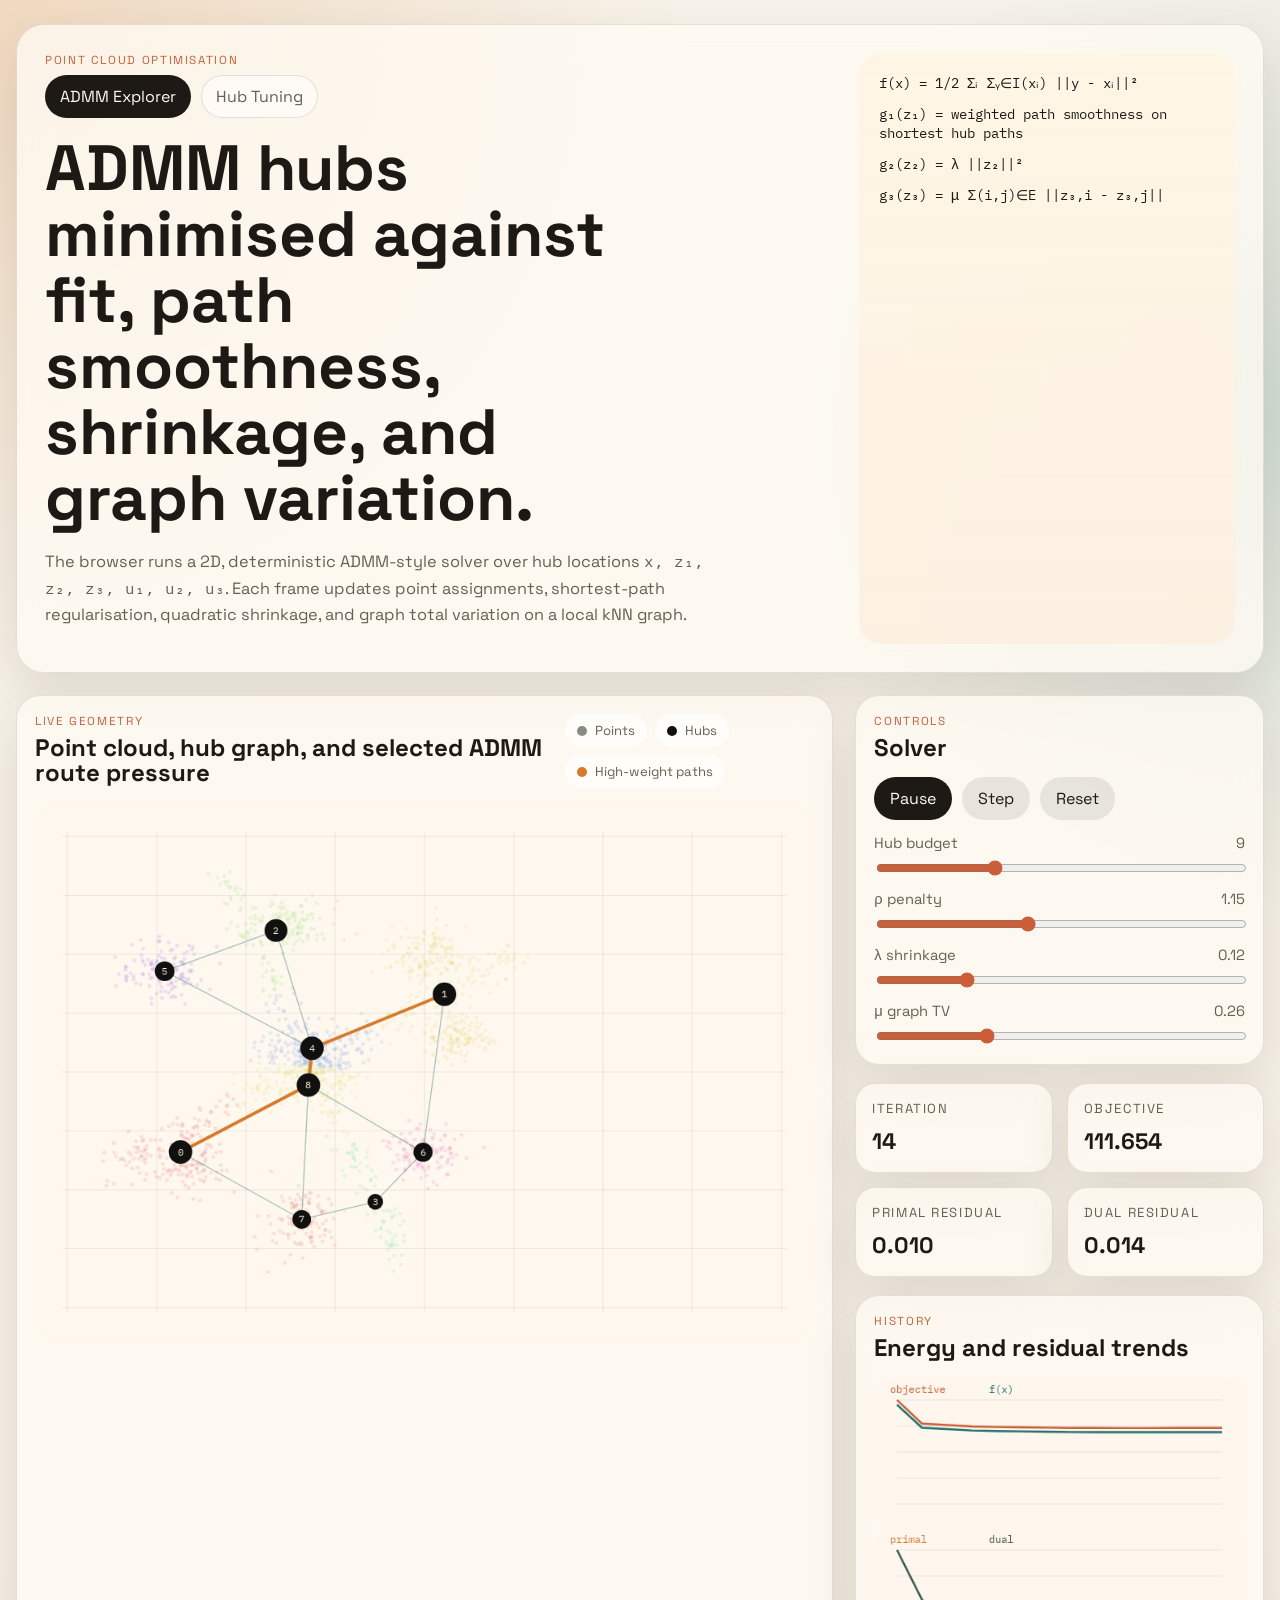
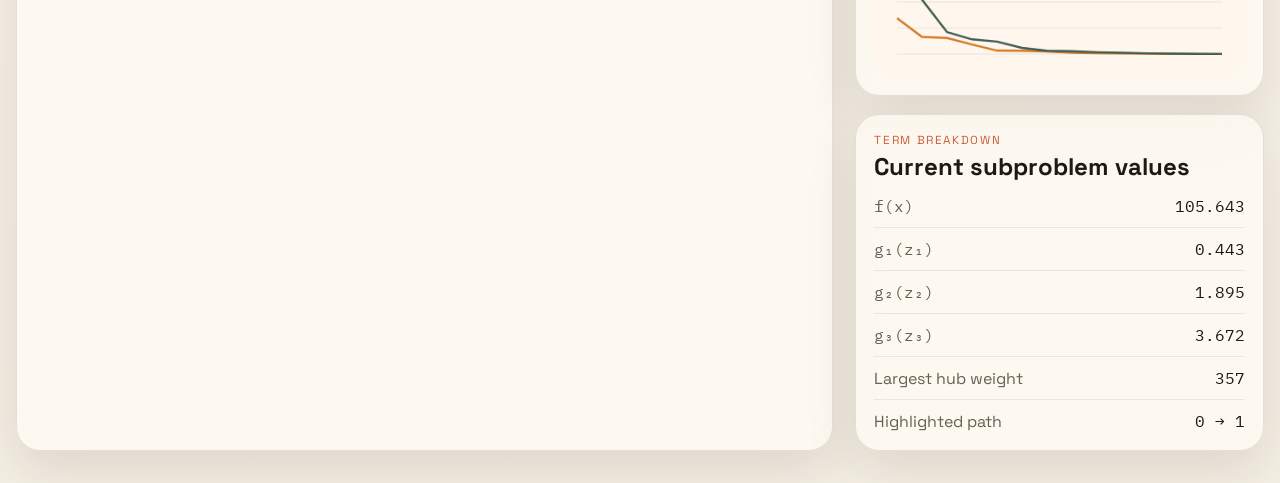
==== index.html @ 9c7483d4 "Added Webapp" ====
<!doctype html>
<html lang="en">
  <head>
    <meta charset="UTF-8" />
    <meta name="viewport" content="width=device-width, initial-scale=1.0" />
    <title>Pointy Clouds ADMM Hubs</title>
    <link rel="preconnect" href="https://fonts.googleapis.com" />
    <link rel="preconnect" href="https://fonts.gstatic.com" crossorigin />
    <link
      href="https://fonts.googleapis.com/css2?family=Space+Grotesk:wght@400;500;700&family=IBM+Plex+Mono:wght@400;500&display=swap"
      rel="stylesheet"
    />
    <link rel="stylesheet" href="./styles.css" />
  </head>
  <body>
    <div class="shell">
      <header class="hero">
        <div class="hero-copy">
          <p class="eyebrow">Point Cloud Optimisation</p>
          <div class="mode-switch" role="tablist" aria-label="Solver modes">
            <button id="explorerTab" class="mode-tab is-active" type="button">ADMM Explorer</button>
            <button id="tuningTab" class="mode-tab" type="button">Hub Tuning</button>
          </div>
          <h1>ADMM hubs minimised against fit, path smoothness, shrinkage, and graph variation.</h1>
          <p id="modeSummary" class="lede">
            The browser runs a 2D, deterministic ADMM-style solver over hub locations
            <code>x, z₁, z₂, z₃, u₁, u₂, u₃</code>. Each frame updates the point assignments,
            shortest-path regulariser, quadratic shrinkage, and graph total variation.
          </p>
        </div>
        <div class="hero-math">
          <p><code>f(x) = 1/2 Σᵢ Σᵧ∈I(xᵢ) ||y - xᵢ||²</code></p>
          <p><code>g₁(z₁) = weighted path smoothness on shortest hub paths</code></p>
          <p><code>g₂(z₂) = λ ||z₂||²</code></p>
          <p><code>g₃(z₃) = μ Σ(i,j)∈E ||z₃,i - z₃,j||</code></p>
        </div>
      </header>

      <main class="layout">
        <section class="panel viz-panel">
          <div class="panel-head">
            <div>
              <p class="panel-kicker">Live Geometry</p>
              <h2>Point cloud, hub graph, and selected ADMM route pressure</h2>
            </div>
            <div class="badge-row">
              <span class="badge"><span class="swatch cloud"></span>Points</span>
              <span class="badge"><span class="swatch hub"></span>Hubs</span>
              <span class="badge"><span class="swatch route"></span>High-weight paths</span>
            </div>
          </div>
          <canvas id="scene" width="960" height="660" aria-label="ADMM point cloud visualisation"></canvas>
        </section>

        <section class="sidebar">
          <div class="panel controls-panel">
            <div class="panel-head">
              <div>
                <p class="panel-kicker">Controls</p>
                <h2>Solver</h2>
              </div>
            </div>
            <div class="button-row">
              <button id="playPause">Pause</button>
              <button id="stepButton" class="ghost">Step</button>
              <button id="resetButton" class="ghost">Reset</button>
            </div>
            <div class="slider-group">
              <label for="hubCount">Hub budget <span id="hubCountValue">9</span></label>
              <input id="hubCount" type="range" min="4" max="20" value="9" />
            </div>
            <div class="slider-group">
              <label for="rho">ρ penalty <span id="rhoValue">1.15</span></label>
              <input id="rho" type="range" min="0.3" max="2.4" step="0.05" value="1.15" />
            </div>
            <div class="slider-group">
              <label for="lambda">λ shrinkage <span id="lambdaValue">0.12</span></label>
              <input id="lambda" type="range" min="0.02" max="0.45" step="0.01" value="0.12" />
            </div>
            <div class="slider-group">
              <label for="mu">μ graph TV <span id="muValue">0.26</span></label>
              <input id="mu" type="range" min="0.04" max="0.8" step="0.02" value="0.26" />
            </div>
          </div>

          <div class="metrics-grid">
            <article class="metric-card">
              <span class="metric-label">Iteration</span>
              <strong id="iterValue">0</strong>
            </article>
            <article class="metric-card">
              <span class="metric-label">Objective</span>
              <strong id="objectiveValue">0.000</strong>
            </article>
            <article class="metric-card">
              <span class="metric-label">Primal residual</span>
              <strong id="primalValue">0.000</strong>
            </article>
            <article class="metric-card">
              <span class="metric-label">Dual residual</span>
              <strong id="dualValue">0.000</strong>
            </article>
          </div>

          <div class="panel charts-panel">
            <div class="panel-head">
              <div>
                <p class="panel-kicker">History</p>
                <h2>Energy and residual trends</h2>
              </div>
            </div>
            <canvas id="objectiveChart" width="420" height="170"></canvas>
            <canvas id="residualChart" width="420" height="170"></canvas>
          </div>

          <div class="panel details-panel">
            <div class="panel-head">
              <div>
                <p class="panel-kicker">Term Breakdown</p>
                <h2>Current subproblem values</h2>
              </div>
            </div>
            <dl class="term-list">
              <div><dt><code>f(x)</code></dt><dd id="fxValue">0.000</dd></div>
              <div><dt><code>g₁(z₁)</code></dt><dd id="g1Value">0.000</dd></div>
              <div><dt><code>g₂(z₂)</code></dt><dd id="g2Value">0.000</dd></div>
              <div><dt><code>g₃(z₃)</code></dt><dd id="g3Value">0.000</dd></div>
              <div><dt id="weightLabel">Largest hub weight</dt><dd id="weightValue">0</dd></div>
              <div><dt id="pathLabel">Highlighted path</dt><dd id="pathValue">0 → 0</dd></div>
            </dl>
          </div>
        </section>
      </main>
    </div>

    <script src="./app.js"></script>
  </body>
</html>
---- styles.css ----
:root {
  --bg: #f4efe4;
  --panel: rgba(255, 251, 244, 0.76);
  --panel-border: rgba(49, 44, 36, 0.12);
  --ink: #1d1a16;
  --muted: #665f54;
  --accent: #cb5e38;
  --accent-soft: #f0d2b4;
  --graph: #23756f;
  --route: #d77b2a;
  --cloud: #8d8a84;
  --hub: #10100f;
  --shadow: 0 20px 50px rgba(63, 44, 27, 0.12);
}

* {
  box-sizing: border-box;
}

body {
  margin: 0;
  min-height: 100vh;
  font-family: "Space Grotesk", sans-serif;
  color: var(--ink);
  background:
    radial-gradient(circle at top left, rgba(215, 123, 42, 0.22), transparent 28%),
    radial-gradient(circle at right 20%, rgba(35, 117, 111, 0.18), transparent 24%),
    linear-gradient(180deg, #f7f3ea 0%, var(--bg) 100%);
}

code {
  font-family: "IBM Plex Mono", monospace;
}

.shell {
  width: min(1400px, calc(100vw - 32px));
  margin: 0 auto;
  padding: 24px 0 32px;
}

.hero,
.panel,
.metric-card {
  backdrop-filter: blur(16px);
  background: var(--panel);
  border: 1px solid var(--panel-border);
  box-shadow: var(--shadow);
}

.hero {
  display: grid;
  grid-template-columns: 2.1fr 1fr;
  gap: 24px;
  border-radius: 28px;
  padding: 28px;
  margin-bottom: 22px;
}

.eyebrow,
.panel-kicker {
  margin: 0 0 8px;
  text-transform: uppercase;
  letter-spacing: 0.14em;
  font-size: 0.73rem;
  color: var(--accent);
}

.hero h1,
.panel h2 {
  margin: 0;
  line-height: 1.03;
}

.mode-switch {
  display: flex;
  gap: 10px;
  margin: 0 0 18px;
  flex-wrap: wrap;
}

.mode-tab {
  appearance: none;
  border: 1px solid rgba(29, 26, 22, 0.12);
  border-radius: 999px;
  padding: 10px 14px;
  font: inherit;
  background: rgba(255, 255, 255, 0.52);
  color: var(--muted);
  cursor: pointer;
  transition:
    background 140ms ease,
    color 140ms ease,
    transform 140ms ease;
}

.mode-tab:hover {
  transform: translateY(-1px);
}

.mode-tab.is-active {
  background: var(--ink);
  color: #fff8ef;
}

.hero h1 {
  max-width: 14ch;
  font-size: clamp(2.2rem, 5vw, 4.6rem);
}

.lede {
  max-width: 68ch;
  color: var(--muted);
  font-size: 1.02rem;
  line-height: 1.6;
}

.hero-math {
  border-radius: 22px;
  padding: 20px;
  background: linear-gradient(180deg, rgba(255, 245, 228, 0.95), rgba(252, 238, 221, 0.78));
}

.hero-math p {
  margin: 0 0 12px;
  font-size: 0.9rem;
}

.hero-math p:last-child {
  margin-bottom: 0;
}

.layout {
  display: grid;
  grid-template-columns: minmax(0, 1.8fr) minmax(340px, 0.9fr);
  gap: 22px;
}

.sidebar {
  display: grid;
  gap: 18px;
  align-content: start;
}

.panel {
  border-radius: 24px;
  padding: 18px;
}

.panel-head {
  display: flex;
  justify-content: space-between;
  align-items: flex-start;
  gap: 12px;
  margin-bottom: 16px;
}

.badge-row {
  display: flex;
  gap: 8px;
  flex-wrap: wrap;
}

.badge {
  display: inline-flex;
  align-items: center;
  gap: 8px;
  border-radius: 999px;
  padding: 8px 12px;
  background: rgba(255, 255, 255, 0.58);
  color: var(--muted);
  font-size: 0.82rem;
}

.swatch {
  width: 10px;
  height: 10px;
  border-radius: 999px;
}

.swatch.cloud {
  background: var(--cloud);
}

.swatch.hub {
  background: var(--hub);
}

.swatch.route {
  background: var(--route);
}

#scene,
#objectiveChart,
#residualChart {
  width: 100%;
  display: block;
  border-radius: 20px;
  background:
    linear-gradient(180deg, rgba(255, 255, 255, 0.74), rgba(248, 239, 226, 0.72));
}

.button-row {
  display: flex;
  gap: 10px;
  margin-bottom: 14px;
}

button {
  appearance: none;
  border: 0;
  border-radius: 999px;
  padding: 11px 16px;
  font: inherit;
  background: var(--ink);
  color: #fff9f0;
  cursor: pointer;
}

button.ghost {
  background: rgba(29, 26, 22, 0.09);
  color: var(--ink);
}

.slider-group {
  display: grid;
  gap: 6px;
  margin-top: 12px;
}

.slider-group label {
  display: flex;
  justify-content: space-between;
  font-size: 0.92rem;
  color: var(--muted);
}

input[type="range"] {
  width: 100%;
  accent-color: var(--accent);
}

.metrics-grid {
  display: grid;
  grid-template-columns: repeat(2, minmax(0, 1fr));
  gap: 14px;
}

.metric-card {
  border-radius: 20px;
  padding: 16px;
}

.metric-label {
  display: block;
  margin-bottom: 10px;
  color: var(--muted);
  font-size: 0.82rem;
  text-transform: uppercase;
  letter-spacing: 0.12em;
}

.metric-card strong {
  font-size: 1.4rem;
}

.term-list {
  margin: 0;
  display: grid;
  gap: 11px;
}

.term-list div {
  display: flex;
  justify-content: space-between;
  gap: 14px;
  padding-bottom: 10px;
  border-bottom: 1px solid rgba(29, 26, 22, 0.08);
}

.term-list div:last-child {
  padding-bottom: 0;
  border-bottom: 0;
}

.term-list dt {
  color: var(--muted);
}

.term-list dd {
  margin: 0;
  font-family: "IBM Plex Mono", monospace;
}

@media (max-width: 1100px) {
  .hero,
  .layout {
    grid-template-columns: 1fr;
  }
}

@media (max-width: 720px) {
  .shell {
    width: min(100vw - 16px, 100%);
    padding-top: 10px;
  }

  .hero,
  .panel,
  .metric-card {
    border-radius: 20px;
  }

  .hero {
    padding: 20px;
  }

  .metrics-grid {
    grid-template-columns: 1fr;
  }
}
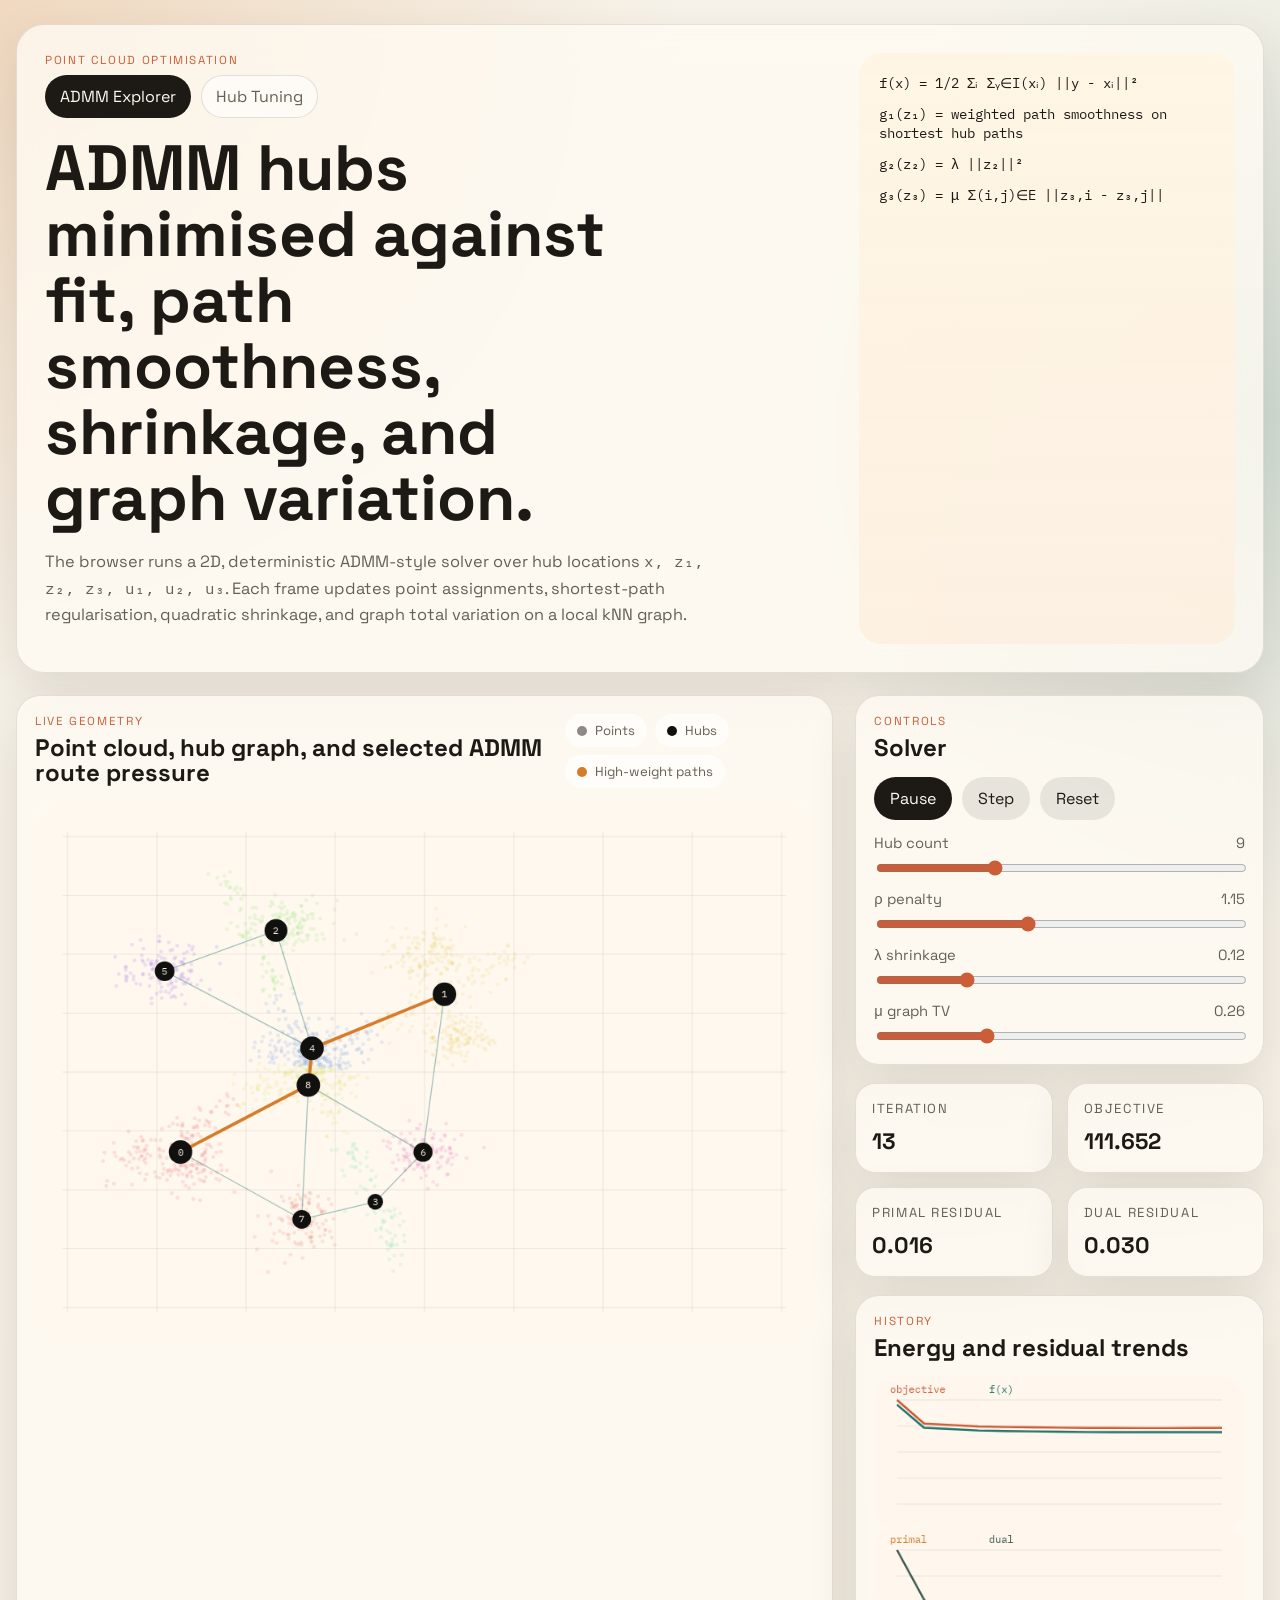
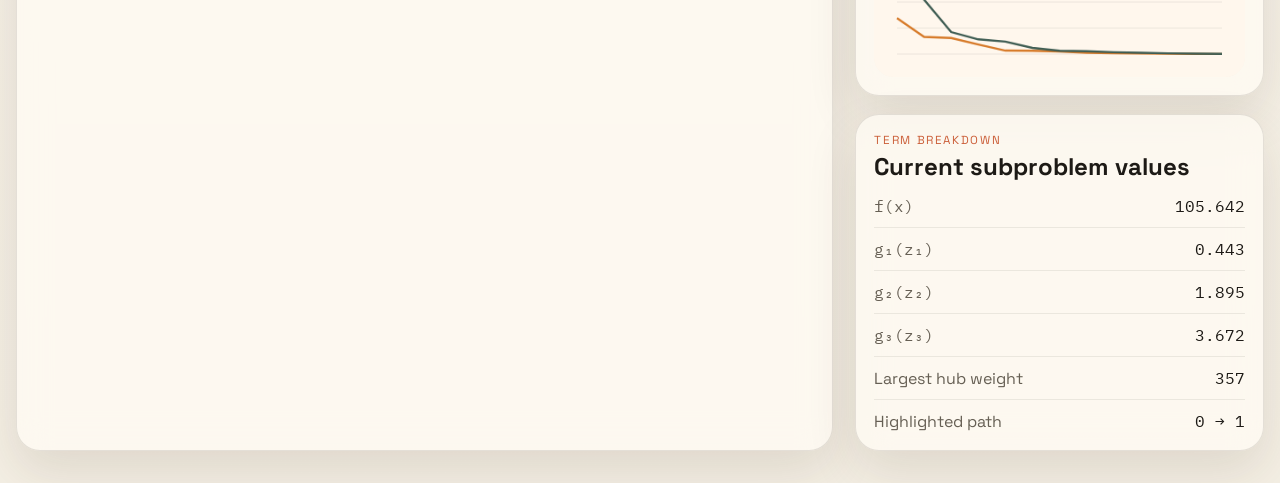
==== commit 3af6e38c: "hub Tuning" ====
--- a/index.html
+++ b/index.html
@@ -65,8 +65,8 @@
               <button id="stepButton" class="ghost">Step</button>
               <button id="resetButton" class="ghost">Reset</button>
             </div>
-            <div class="slider-group">
-              <label for="hubCount">Hub budget <span id="hubCountValue">9</span></label>
+            <div id="hubCountGroup" class="slider-group">
+              <label for="hubCount">Hub count <span id="hubCountValue">9</span></label>
               <input id="hubCount" type="range" min="4" max="20" value="9" />
             </div>
             <div class="slider-group">
--- a/styles.css
+++ b/styles.css
@@ -205,6 +205,10 @@
   margin-bottom: 14px;
 }
 
+.is-hidden {
+  display: none !important;
+}
+
 button {
   appearance: none;
   border: 0;
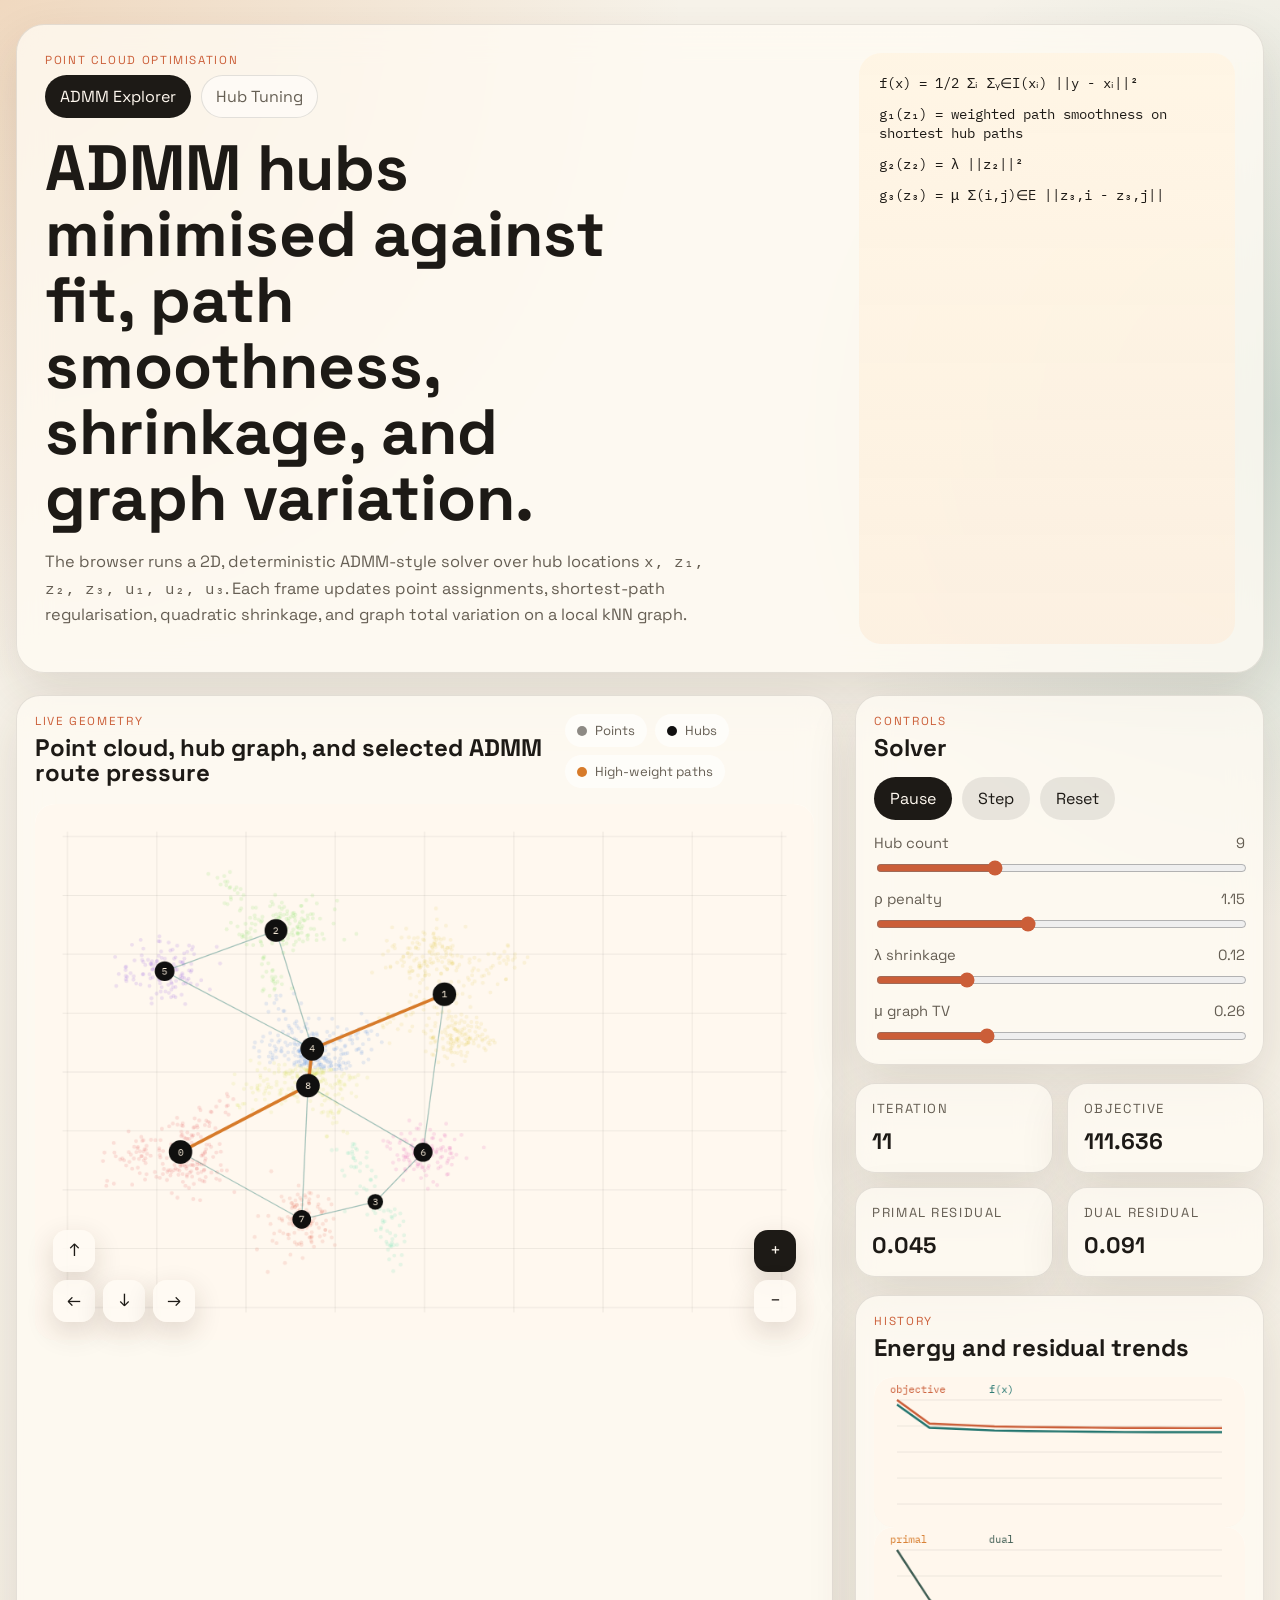
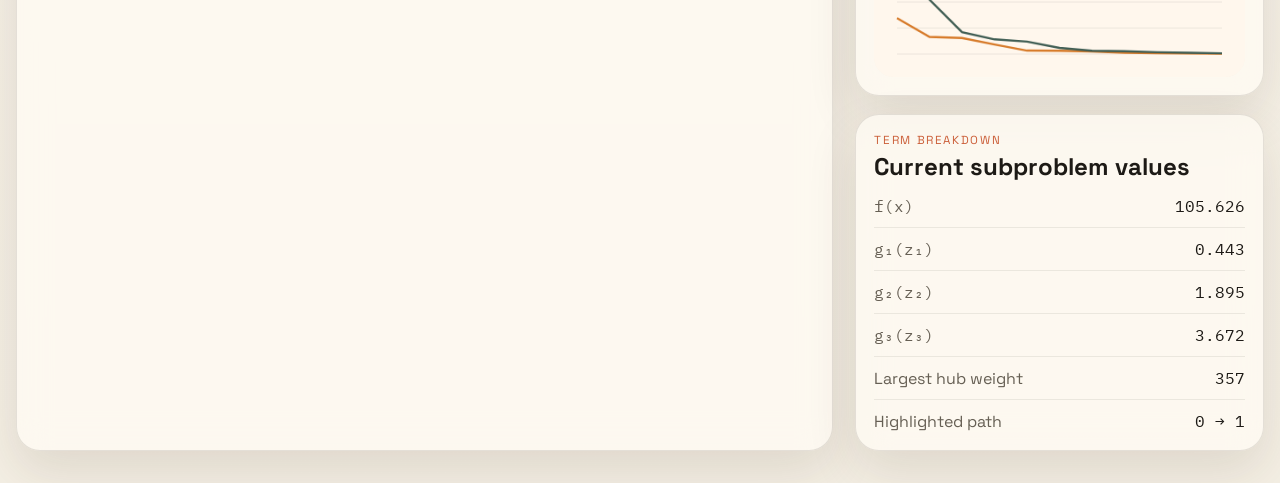
==== commit 02be452a: "Added mapnav" ====
--- a/index.html
+++ b/index.html
@@ -49,7 +49,21 @@
               <span class="badge"><span class="swatch route"></span>High-weight paths</span>
             </div>
           </div>
-          <canvas id="scene" width="960" height="660" aria-label="ADMM point cloud visualisation"></canvas>
+          <div class="scene-shell">
+            <canvas id="scene" width="960" height="660" aria-label="ADMM point cloud visualisation"></canvas>
+            <div class="map-controls map-controls-pan" aria-label="Map navigation controls">
+              <button id="panUp" class="map-button ghost" type="button" aria-label="Pan up">↑</button>
+              <div class="map-controls-row">
+                <button id="panLeft" class="map-button ghost" type="button" aria-label="Pan left">←</button>
+                <button id="panDown" class="map-button ghost" type="button" aria-label="Pan down">↓</button>
+                <button id="panRight" class="map-button ghost" type="button" aria-label="Pan right">→</button>
+              </div>
+            </div>
+            <div class="map-controls map-controls-zoom" aria-label="Map zoom controls">
+              <button id="zoomIn" class="map-button" type="button" aria-label="Zoom in">+</button>
+              <button id="zoomOut" class="map-button ghost" type="button" aria-label="Zoom out">−</button>
+            </div>
+          </div>
         </section>
 
         <section class="sidebar">
--- a/styles.css
+++ b/styles.css
@@ -199,6 +199,49 @@
     linear-gradient(180deg, rgba(255, 255, 255, 0.74), rgba(248, 239, 226, 0.72));
 }
 
+.scene-shell {
+  position: relative;
+}
+
+.map-controls {
+  position: absolute;
+  display: grid;
+  gap: 8px;
+  z-index: 1;
+}
+
+.map-controls-pan {
+  left: 18px;
+  bottom: 18px;
+}
+
+.map-controls-zoom {
+  right: 18px;
+  bottom: 18px;
+}
+
+.map-controls-row {
+  display: flex;
+  gap: 8px;
+}
+
+.map-button {
+  width: 42px;
+  height: 42px;
+  padding: 0;
+  border-radius: 14px;
+  font-size: 1.1rem;
+  line-height: 1;
+  display: inline-flex;
+  align-items: center;
+  justify-content: center;
+  box-shadow: 0 10px 28px rgba(54, 35, 18, 0.16);
+}
+
+.map-button.ghost {
+  background: rgba(255, 251, 244, 0.88);
+}
+
 .button-row {
   display: flex;
   gap: 10px;
@@ -321,4 +364,19 @@
   .metrics-grid {
     grid-template-columns: 1fr;
   }
-}
+
+  .map-controls-pan {
+    left: 12px;
+    bottom: 12px;
+  }
+
+  .map-controls-zoom {
+    right: 12px;
+    bottom: 12px;
+  }
+
+  .map-button {
+    width: 38px;
+    height: 38px;
+  }
+}
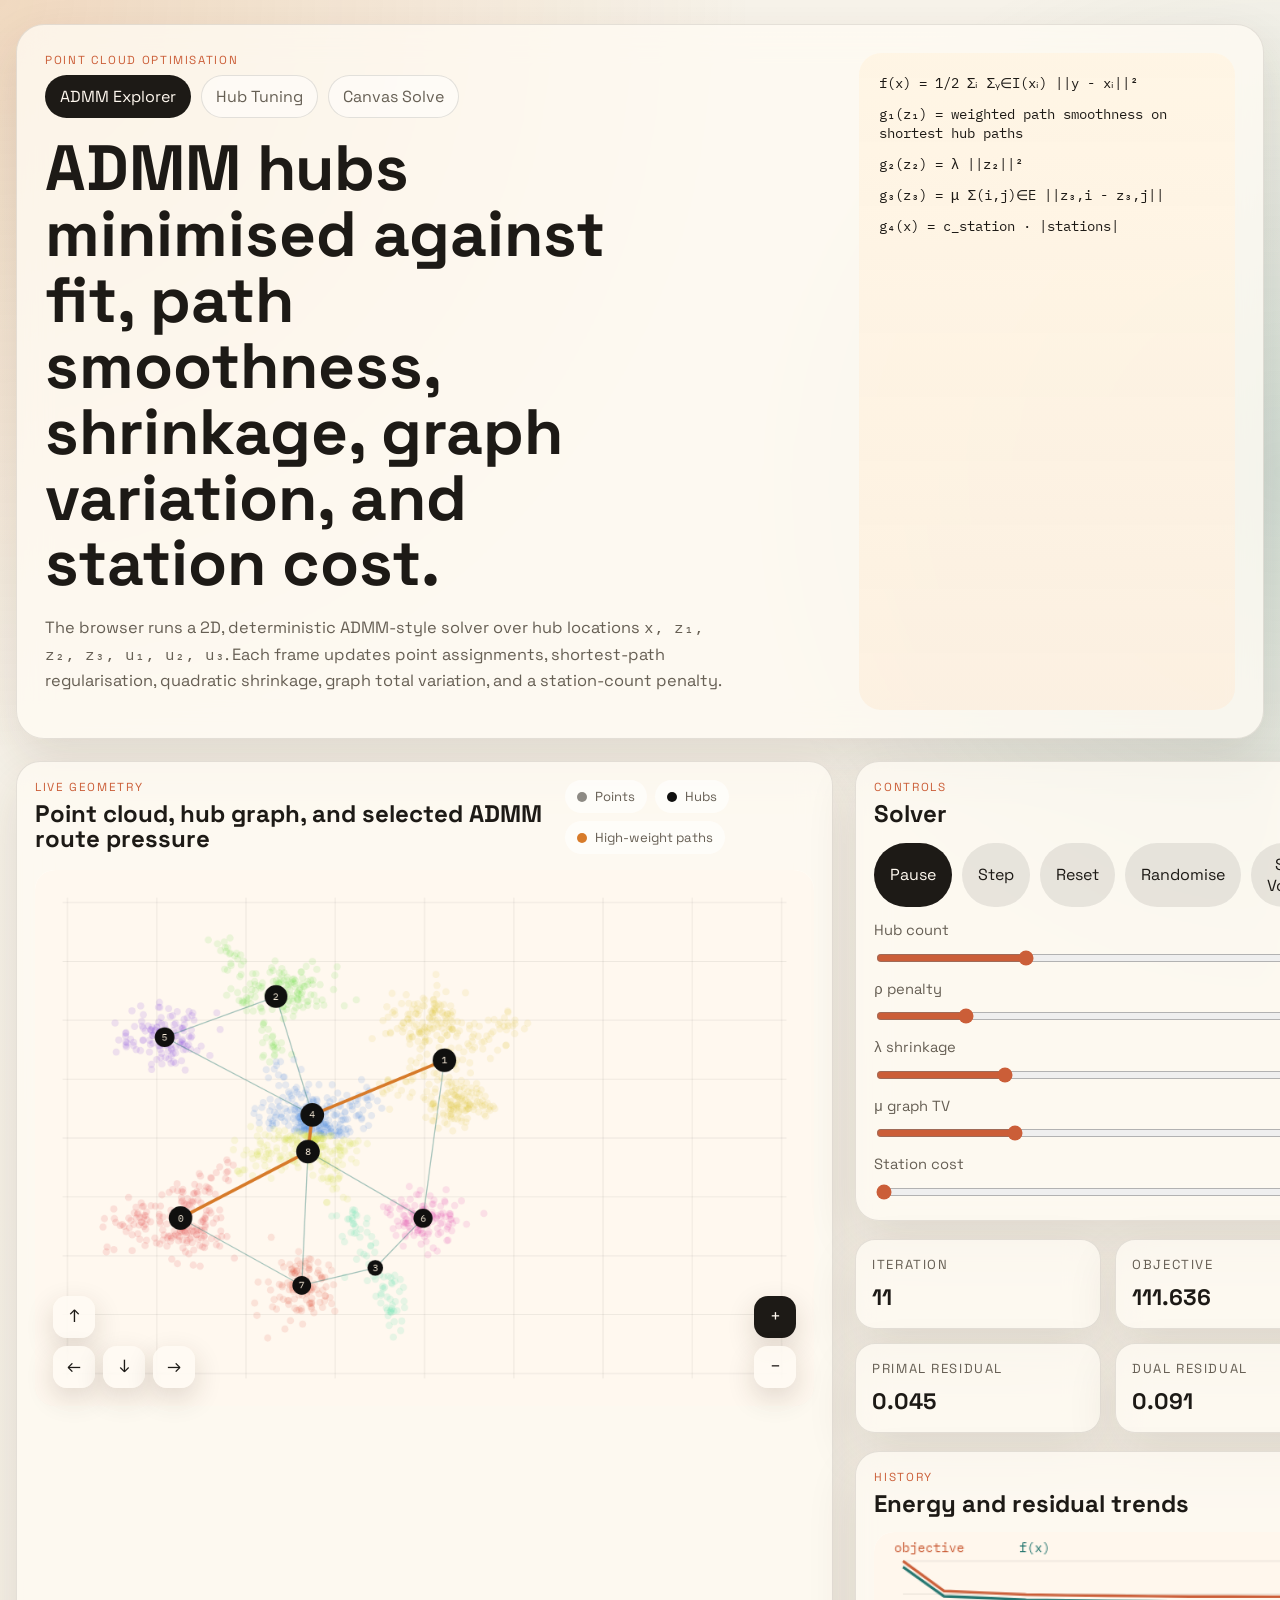
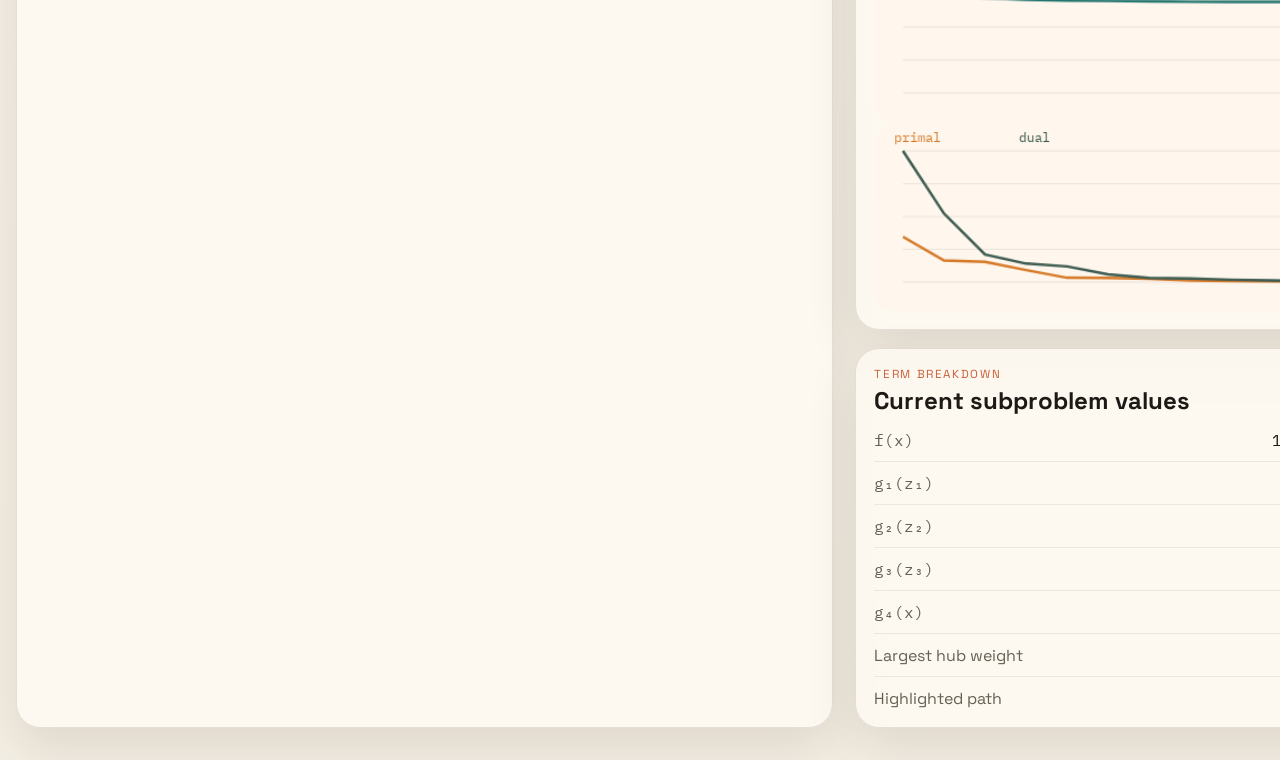
==== commit 05cb35a7: "new" ====
--- a/index.html
+++ b/index.html
@@ -20,12 +20,13 @@
           <div class="mode-switch" role="tablist" aria-label="Solver modes">
             <button id="explorerTab" class="mode-tab is-active" type="button">ADMM Explorer</button>
             <button id="tuningTab" class="mode-tab" type="button">Hub Tuning</button>
+            <button id="canvasTab" class="mode-tab" type="button">Canvas Solve</button>
           </div>
-          <h1>ADMM hubs minimised against fit, path smoothness, shrinkage, and graph variation.</h1>
+          <h1>ADMM hubs minimised against fit, path smoothness, shrinkage, graph variation, and station cost.</h1>
           <p id="modeSummary" class="lede">
             The browser runs a 2D, deterministic ADMM-style solver over hub locations
             <code>x, z₁, z₂, z₃, u₁, u₂, u₃</code>. Each frame updates the point assignments,
-            shortest-path regulariser, quadratic shrinkage, and graph total variation.
+            shortest-path regulariser, quadratic shrinkage, graph total variation, and a station-count penalty.
           </p>
         </div>
         <div class="hero-math">
@@ -33,6 +34,7 @@
           <p><code>g₁(z₁) = weighted path smoothness on shortest hub paths</code></p>
           <p><code>g₂(z₂) = λ ||z₂||²</code></p>
           <p><code>g₃(z₃) = μ Σ(i,j)∈E ||z₃,i - z₃,j||</code></p>
+          <p><code>g₄(x) = c_station · |stations|</code></p>
         </div>
       </header>
 
@@ -78,22 +80,35 @@
               <button id="playPause">Pause</button>
               <button id="stepButton" class="ghost">Step</button>
               <button id="resetButton" class="ghost">Reset</button>
+              <button id="randomizeButton" class="ghost">Randomise</button>
+              <button id="voronoiToggle" class="ghost" type="button">Show Voronoi</button>
+            </div>
+            <div id="canvasSolverGroup" class="solver-toggle is-hidden">
+              <span class="solver-toggle-label">Canvas solver</span>
+              <div class="solver-toggle-buttons" role="group" aria-label="Canvas solver mode">
+                <button id="canvasExplorerMode" class="solver-mode is-active" type="button">ADMM Explorer</button>
+                <button id="canvasTuningMode" class="solver-mode" type="button">Hub Tuning</button>
+              </div>
             </div>
             <div id="hubCountGroup" class="slider-group">
-              <label for="hubCount">Hub count <span id="hubCountValue">9</span></label>
+              <label for="hubCount">Hub count <span id="hubCountValue" class="slider-value" role="button" tabindex="0" title="Click to enter a custom value">9</span></label>
               <input id="hubCount" type="range" min="4" max="20" value="9" />
             </div>
             <div class="slider-group">
-              <label for="rho">ρ penalty <span id="rhoValue">1.15</span></label>
-              <input id="rho" type="range" min="0.3" max="2.4" step="0.05" value="1.15" />
+              <label for="rho">ρ penalty <span id="rhoValue" class="slider-value" role="button" tabindex="0" title="Click to enter a custom value">1.15</span></label>
+              <input id="rho" type="range" min="0.3" max="5" step="0.05" value="1.15" />
             </div>
             <div class="slider-group">
-              <label for="lambda">λ shrinkage <span id="lambdaValue">0.12</span></label>
-              <input id="lambda" type="range" min="0.02" max="0.45" step="0.01" value="0.12" />
+              <label for="lambda">λ shrinkage <span id="lambdaValue" class="slider-value" role="button" tabindex="0" title="Click to enter a custom value">0.12</span></label>
+              <input id="lambda" type="range" min="0" max="0.45" step="0.01" value="0.12" />
             </div>
             <div class="slider-group">
-              <label for="mu">μ graph TV <span id="muValue">0.26</span></label>
+              <label for="mu">μ graph TV <span id="muValue" class="slider-value" role="button" tabindex="0" title="Click to enter a custom value">0.26</span></label>
               <input id="mu" type="range" min="0.04" max="0.8" step="0.02" value="0.26" />
+            </div>
+            <div class="slider-group">
+              <label for="stationCost">Station cost <span id="stationCostValue" class="slider-value" role="button" tabindex="0" title="Click to enter a custom value">0.00</span></label>
+              <input id="stationCost" type="range" min="0" max="100" step="0.25" value="0" />
             </div>
           </div>
 
@@ -139,6 +154,7 @@
               <div><dt><code>g₁(z₁)</code></dt><dd id="g1Value">0.000</dd></div>
               <div><dt><code>g₂(z₂)</code></dt><dd id="g2Value">0.000</dd></div>
               <div><dt><code>g₃(z₃)</code></dt><dd id="g3Value">0.000</dd></div>
+              <div><dt><code>g₄(x)</code></dt><dd id="g4Value">0.000</dd></div>
               <div><dt id="weightLabel">Largest hub weight</dt><dd id="weightValue">0</dd></div>
               <div><dt id="pathLabel">Highlighted path</dt><dd id="pathValue">0 → 0</dd></div>
             </dl>
--- a/styles.css
+++ b/styles.css
@@ -102,6 +102,28 @@
   color: #fff8ef;
 }
 
+.slider-value {
+  display: inline-flex;
+  align-items: center;
+  min-width: 3.5ch;
+  margin-left: 0.2rem;
+  padding: 0.08rem 0.38rem;
+  border-radius: 999px;
+  background: rgba(203, 94, 56, 0.12);
+  color: var(--accent);
+  cursor: pointer;
+  transition:
+    background 140ms ease,
+    color 140ms ease;
+}
+
+.slider-value:hover,
+.slider-value:focus-visible {
+  background: rgba(203, 94, 56, 0.2);
+  color: #8d3a1a;
+  outline: none;
+}
+
 .hero h1 {
   max-width: 14ch;
   font-size: clamp(2.2rem, 5vw, 4.6rem);
@@ -197,6 +219,10 @@
   border-radius: 20px;
   background:
     linear-gradient(180deg, rgba(255, 255, 255, 0.74), rgba(248, 239, 226, 0.72));
+}
+
+#scene.is-editable {
+  cursor: crosshair;
 }
 
 .scene-shell {
@@ -248,6 +274,37 @@
   margin-bottom: 14px;
 }
 
+.solver-toggle {
+  display: grid;
+  gap: 8px;
+  margin-bottom: 14px;
+}
+
+.solver-toggle-label {
+  font-size: 0.82rem;
+  letter-spacing: 0.08em;
+  text-transform: uppercase;
+  color: var(--muted);
+}
+
+.solver-toggle-buttons {
+  display: flex;
+  gap: 8px;
+  flex-wrap: wrap;
+}
+
+.solver-mode {
+  padding: 9px 13px;
+  border: 1px solid rgba(29, 26, 22, 0.12);
+  background: rgba(255, 255, 255, 0.58);
+  color: var(--muted);
+}
+
+.solver-mode.is-active {
+  background: var(--ink);
+  color: #fff8ef;
+}
+
 .is-hidden {
   display: none !important;
 }
@@ -268,6 +325,11 @@
   color: var(--ink);
 }
 
+button.ghost.is-active {
+  background: var(--ink);
+  color: #fff9f0;
+}
+
 .slider-group {
   display: grid;
   gap: 6px;
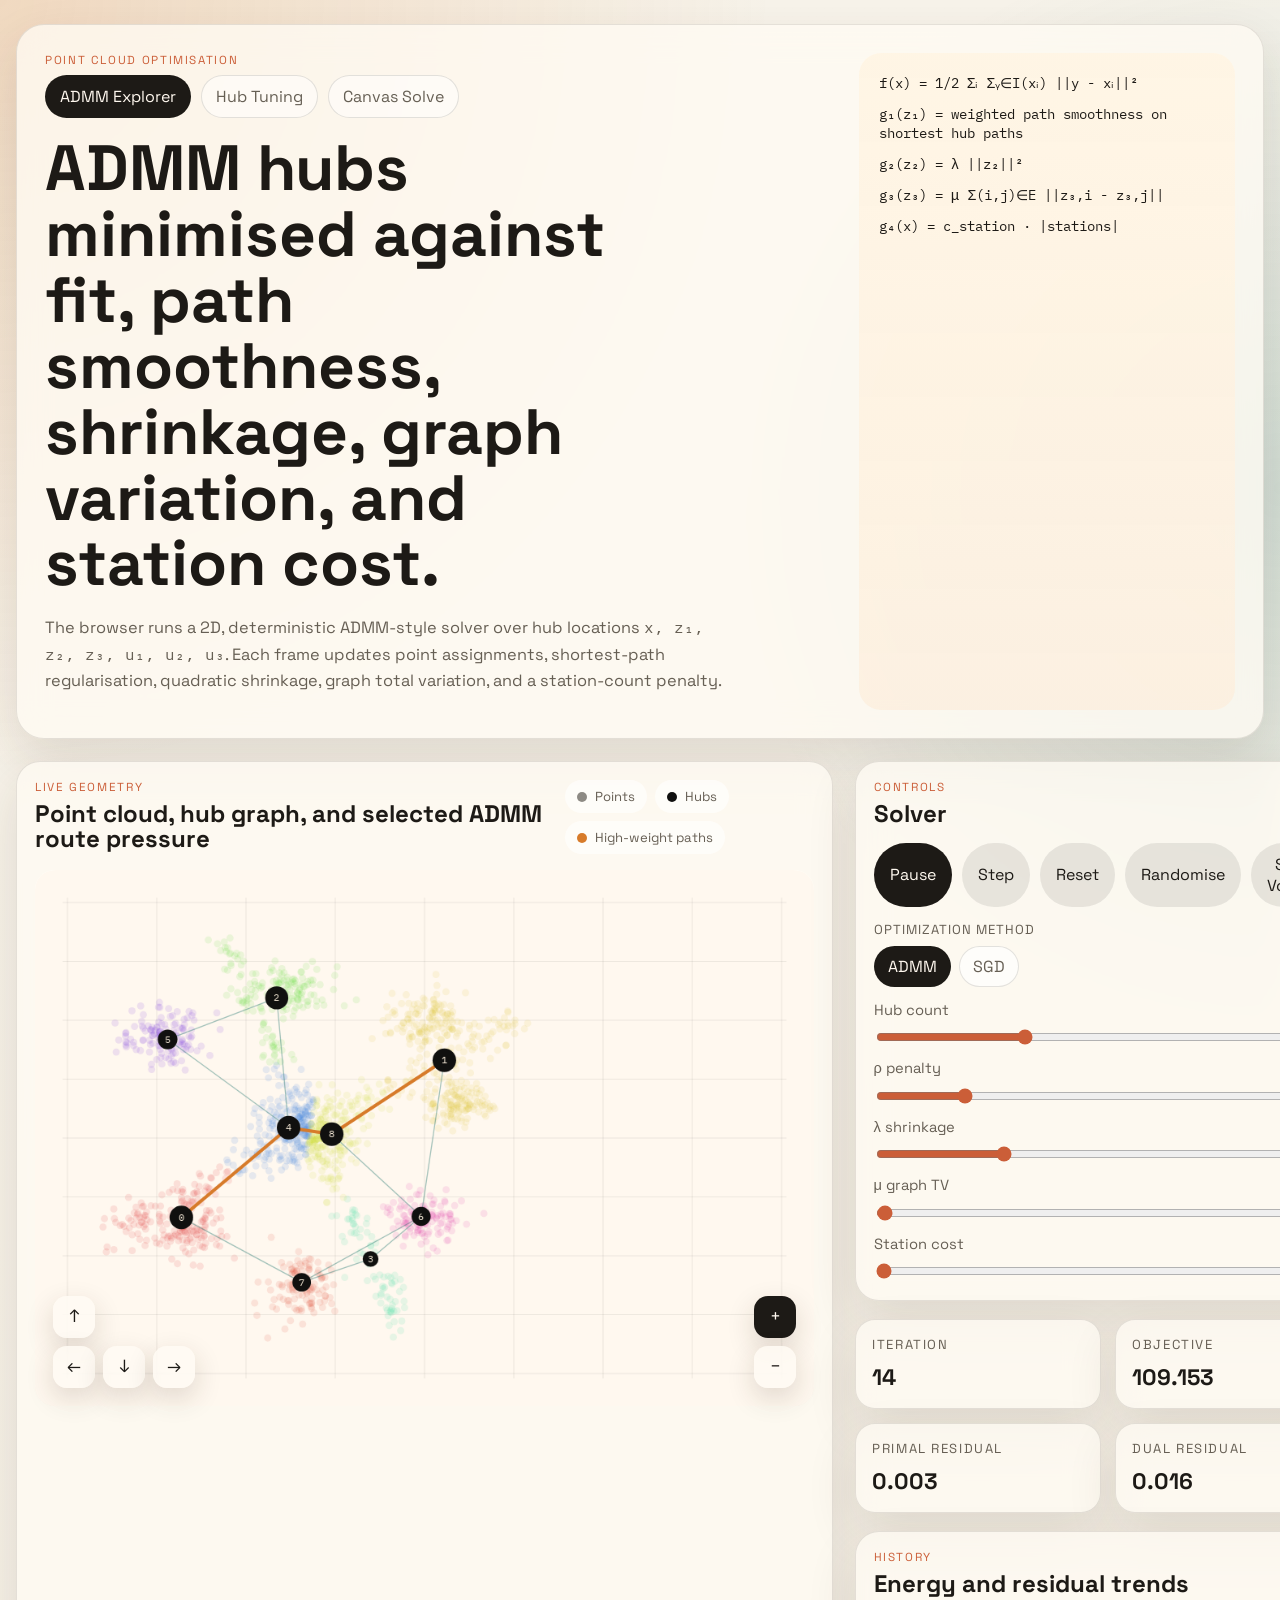
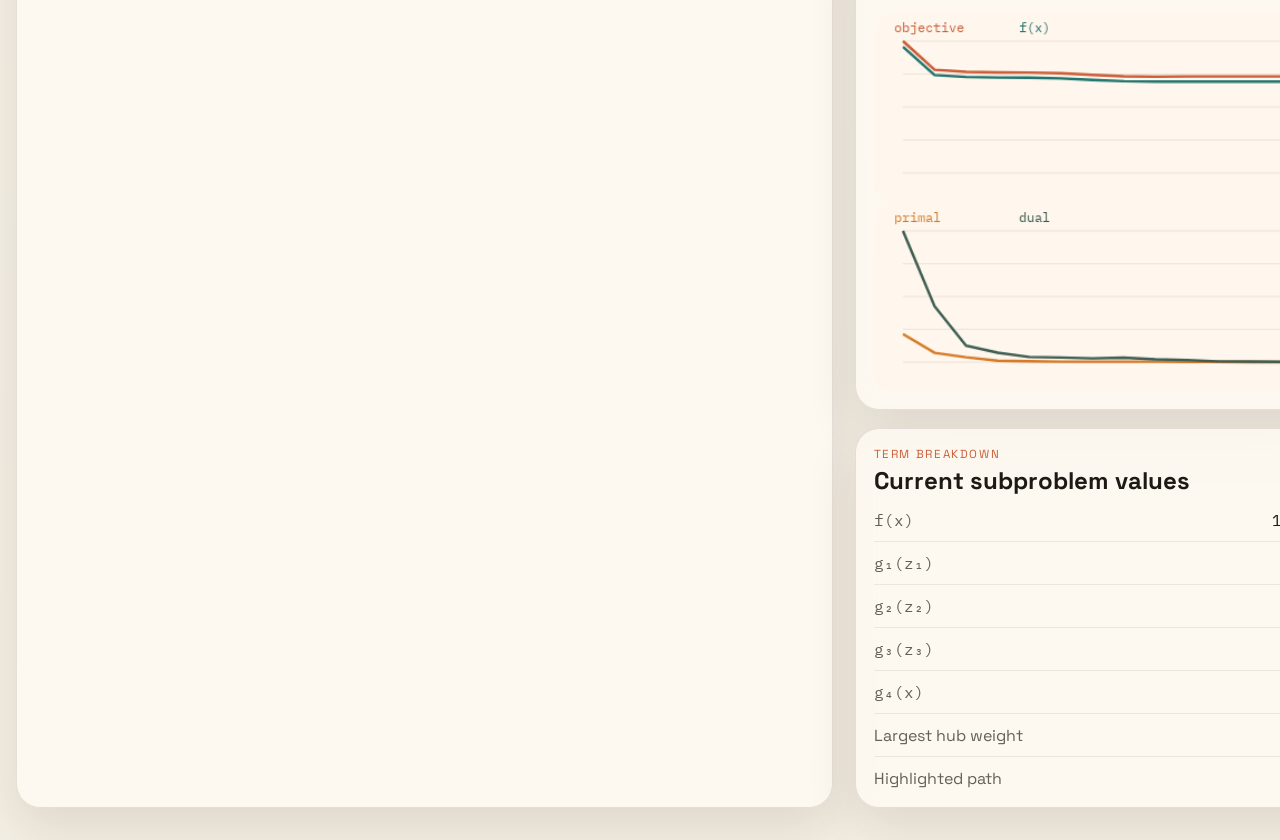
==== commit 0131031f: "Updated with SGD" ====
--- a/index.html
+++ b/index.html
@@ -83,6 +83,13 @@
               <button id="randomizeButton" class="ghost">Randomise</button>
               <button id="voronoiToggle" class="ghost" type="button">Show Voronoi</button>
             </div>
+            <div class="solver-toggle">
+              <span class="solver-toggle-label">Optimization method</span>
+              <div class="solver-toggle-buttons" role="group" aria-label="Optimization method">
+                <button id="optimizerAdmm" class="solver-mode is-active" type="button">ADMM</button>
+                <button id="optimizerSgd" class="solver-mode" type="button">SGD</button>
+              </div>
+            </div>
             <div id="canvasSolverGroup" class="solver-toggle is-hidden">
               <span class="solver-toggle-label">Canvas solver</span>
               <div class="solver-toggle-buttons" role="group" aria-label="Canvas solver mode">
@@ -90,6 +97,10 @@
                 <button id="canvasTuningMode" class="solver-mode" type="button">Hub Tuning</button>
               </div>
             </div>
+            <label id="skipAdmmTuningAnimationGroup" class="toggle-check is-hidden" for="skipAdmmTuningAnimation">
+              <input id="skipAdmmTuningAnimation" type="checkbox" />
+              <span>Skip ADMM tuning animations</span>
+            </label>
             <div id="hubCountGroup" class="slider-group">
               <label for="hubCount">Hub count <span id="hubCountValue" class="slider-value" role="button" tabindex="0" title="Click to enter a custom value">9</span></label>
               <input id="hubCount" type="range" min="4" max="20" value="9" />
@@ -104,7 +115,7 @@
             </div>
             <div class="slider-group">
               <label for="mu">μ graph TV <span id="muValue" class="slider-value" role="button" tabindex="0" title="Click to enter a custom value">0.26</span></label>
-              <input id="mu" type="range" min="0.04" max="0.8" step="0.02" value="0.26" />
+              <input id="mu" type="range" min="0.00" max="100" step="0.02" value="0.26" />
             </div>
             <div class="slider-group">
               <label for="stationCost">Station cost <span id="stationCostValue" class="slider-value" role="button" tabindex="0" title="Click to enter a custom value">0.00</span></label>
@@ -122,11 +133,11 @@
               <strong id="objectiveValue">0.000</strong>
             </article>
             <article class="metric-card">
-              <span class="metric-label">Primal residual</span>
+              <span id="primalMetricLabel" class="metric-label">Primal residual</span>
               <strong id="primalValue">0.000</strong>
             </article>
             <article class="metric-card">
-              <span class="metric-label">Dual residual</span>
+              <span id="dualMetricLabel" class="metric-label">Dual residual</span>
               <strong id="dualValue">0.000</strong>
             </article>
           </div>
--- a/styles.css
+++ b/styles.css
@@ -305,6 +305,20 @@
   color: #fff8ef;
 }
 
+.toggle-check {
+  display: flex;
+  align-items: center;
+  gap: 10px;
+  margin-bottom: 14px;
+  color: var(--muted);
+  font-size: 0.92rem;
+}
+
+.toggle-check input {
+  margin: 0;
+  accent-color: var(--accent);
+}
+
 .is-hidden {
   display: none !important;
 }
